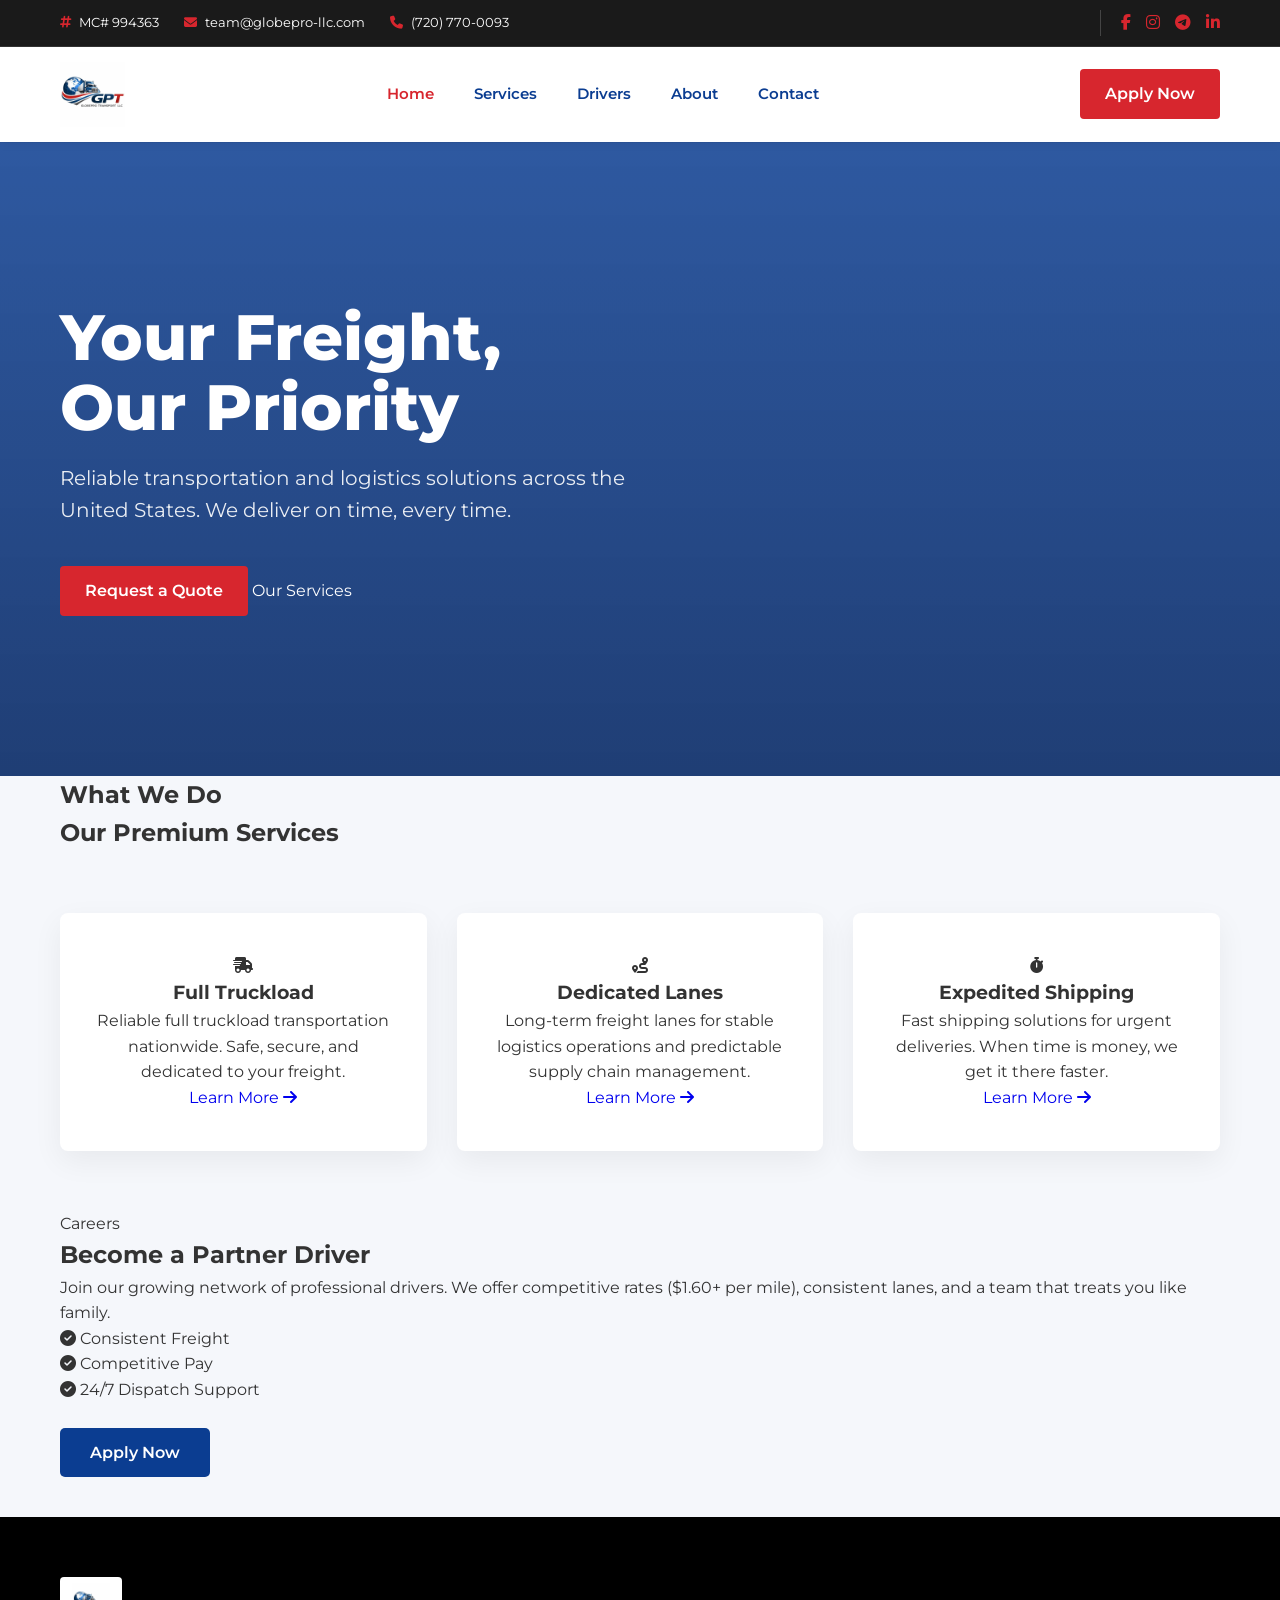
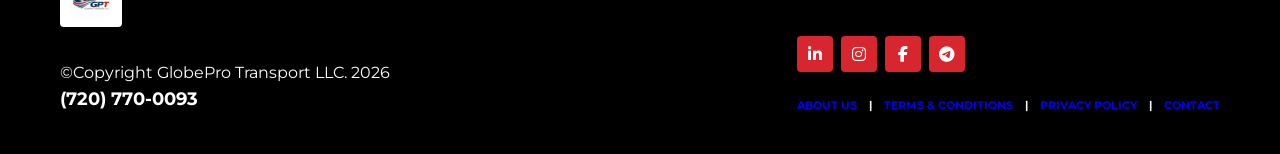
==== docs/index.html @ c17f6e0a "Update index.html" ====
<!DOCTYPE html>
<html lang="en">
<head>
    <meta charset="UTF-8">
    <meta name="viewport" content="width=device-width, initial-scale=1.0">
    <title>GlobePro Transport LLC | Reliable Freight Solutions</title>
    
    <link href="https://fonts.googleapis.com/css2?family=Montserrat:wght@400;500;600;700;800&display=swap" rel="stylesheet">
    <link rel="stylesheet" href="https://cdnjs.cloudflare.com/ajax/libs/font-awesome/6.5.0/css/all.min.css">
    <link rel="stylesheet" href="css/style.css">
</head>
<body>

    <div class="top-bar">
        <div class="container top-bar-container">
            <div class="top-bar-left-group">
                <span><i class="fa-solid fa-hashtag"></i> MC# 994363</span>
                <a href="mailto:team@globepro-llc.com"><i class="fa-solid fa-envelope"></i> team@globepro-llc.com</a>
                <a href="tel:7207700093"><i class="fa-solid fa-phone"></i> (720) 770-0093</a>
            </div>
            
            <div class="social-top">
                <a href="https://www.facebook.com/people/GlobePro-Transport/pfbid027DudXZxwmF4kPGogDNsEGaYw1hghbT4GEYpvD9NhhQbUF3Ho6uvJzzckp3aTvj9Zl/" target="_blank"><i class="fa-brands fa-facebook-f"></i></a>
                <a href="https://www.instagram.com/globeprotransport/" target="_blank"><i class="fa-brands fa-instagram"></i></a>
                <a href="https://t.me/globeprotransport" target="_blank"><i class="fa-brands fa-telegram"></i></a>
                <a href="https://www.linkedin.com/in/globepro-transport-llc-a003913a5/" target="_blank"><i class="fa-brands fa-linkedin-in"></i></a>
            </div>
        </div>
    </div>

    <header class="header">
    <div class="container header-container">
        <div class="logo">
            <img src="images/logo.jpg" alt="GlobePro Logo">
        </div>

        <nav class="main-nav">
            <a href="index.html"class="active" style="color: var(--primary-red);">Home</a>
            <a href="services.html">Services</a>
            <a href="application.html">Drivers</a>
            <a href="about.html">About</a>
            <a href="contact.html">Contact</a>
        </nav>

        <a href="application.html" class="btn-red header-btn">Apply Now</a>
    </div>
</header>

    <section class="hero">
        <div class="container hero-content">
            <h1>Your Freight,<br><span>Our Priority</span></h1>
            <p>Reliable transportation and logistics solutions across the United States. We deliver on time, every time.</p>
            <div class="hero-buttons">
                <a href="contact.html" class="btn btn-red">Request a Quote</a>
                <a href="services.html" class="btn btn-outline">Our Services</a>
            </div>
        </div>
    </section>

    <section class="services section-padding">
        <div class="container">
            <div class="section-heading text-center">
                <div class="heading-line"></div>
                <h2>What We Do</h2>
                <h2>Our Premium Services</h2>
                <div class="heading-line"></div>
            </div>

            <div class="service-grid">
                <div class="service-card">
                    <div class="card-icon"><i class="fa-solid fa-truck-fast"></i></div>
                    <h3>Full Truckload</h3>
                    <p>Reliable full truckload transportation nationwide. Safe, secure, and dedicated to your freight.</p>
                    <a href="services.html" class="card-link">Learn More <i class="fa-solid fa-arrow-right"></i></a>
                </div>

                <div class="service-card">
                    <div class="card-icon"><i class="fa-solid fa-route"></i></div>
                    <h3>Dedicated Lanes</h3>
                    <p>Long-term freight lanes for stable logistics operations and predictable supply chain management.</p>
                    <a href="services.html" class="card-link">Learn More <i class="fa-solid fa-arrow-right"></i></a>
                </div>

                <div class="service-card">
                    <div class="card-icon"><i class="fa-solid fa-stopwatch"></i></div>
                    <h3>Expedited Shipping</h3>
                    <p>Fast shipping solutions for urgent deliveries. When time is money, we get it there faster.</p>
                    <a href="services.html" class="card-link">Learn More <i class="fa-solid fa-arrow-right"></i></a>
                </div>
            </div>
        </div>
    </section>

    <section class="drivers section-padding">
        <div class="container driver-grid">
            <div class="driver-image">
                <div class="image-overlay"></div>
            </div>
            <div class="driver-info">
                <span class="subtitle">Careers</span>
                <h2>Become a Partner Driver</h2>
                <p>Join our growing network of professional drivers. We offer competitive rates ($1.60+ per mile), consistent lanes, and a team that treats you like family.</p>
                <ul class="driver-benefits">
                    <li><i class="fa-solid fa-check-circle"></i> Consistent Freight</li>
                    <li><i class="fa-solid fa-check-circle"></i> Competitive Pay</li>
                    <li><i class="fa-solid fa-check-circle"></i> 24/7 Dispatch Support</li>
                </ul>
                <div class="btn-right-wrapper">
                    <a href="application.html" class="btn btn-blue">Apply Now</a>
                </div>
            </div>
        </div>
    </section>

    <footer class="site-footer">
        <div class="container footer-content">
            <div class="footer-left">
                <img src="images/logo.jpg" alt="GlobePro Logo" class="footer-logo">
                <p>©Copyright GlobePro Transport LLC. 2026</p>
                <p class="footer-phone">(720) 770-0093</p>
            </div>
            
            <div class="footer-right">
                <div class="footer-socials">
                    <a href="https://www.linkedin.com/in/globepro-transport-llc-a003913a5/" target="_blank" title="LinkedIn"><i class="fa-brands fa-linkedin-in"></i></a>
                    <a href="https://www.instagram.com/globeprotransport/" target="_blank" title="Instagram"><i class="fa-brands fa-instagram"></i></a>
                    <a href="https://www.facebook.com/people/GlobePro-Transport/pfbid027DudXZxwmF4kPGogDNsEGaYw1hghbT4GEYpvD9NhhQbUF3Ho6uvJzzckp3aTvj9Zl/" target="_blank" title="Facebook"><i class="fa-brands fa-facebook-f"></i></a>
                    <a href="https://t.me/globeprotransport" target="_blank" title="Telegram"><i class="fa-brands fa-telegram"></i></a>
                </div>
                <div class="footer-bottom-links">
                    <a href="about.html">ABOUT US</a> <span class="divider">|</span>
                    <a href="terms.html">TERMS & CONDITIONS</a> <span class="divider">|</span>
                    <a href="terms.html">PRIVACY POLICY</a> <span class="divider">|</span>
                    <a href="contact.html">CONTACT</a>
                </div>
            </div>
        </div>
    </footer>

</body>
</html>
---- docs/css/style.css ----
/* =========================================
   БАЗОВЫЕ НАСТРОЙКИ И ПЕРЕМЕННЫЕ
========================================= */
:root {
    --primary-blue: #0b3d91; 
    --primary-red: #d7262e;  
    --dark-blue: #082a66;    
    --dark-red: #b51e24;     
    --text-dark: #333333;
    --text-gray: #666666;
    --bg-light: #f5f7fb;
    --white: #ffffff;
    --transition: all 0.3s ease;
}

* {
    margin: 0;
    padding: 0;
    box-sizing: border-box;
}

body {
    font-family: 'Montserrat', sans-serif;
    background-color: var(--bg-light);
    color: var(--text-dark);
    line-height: 1.6;
}

.container {
    max-width: 1200px;
    margin: auto;
    padding: 0 20px;
}

a { text-decoration: none; transition: var(--transition); }
ul { list-style: none; }

/* =========================================
   КНОПКИ (BUTTONS)
========================================= */
.btn-red {
    background: #d7262e;
    color: white !important;
    padding: 12px 25px;
    border-radius: 4px;
    text-decoration: none;
    font-weight: 600;
    display: inline-block; /* Это важно, чтобы padding работал корректно */
    transition: 0.3s;
}

.btn-red:hover {
    background: #b51e24;
    transform: translateY(-2px);
}


.btn-right-wrapper {
    display: block;
    text-align: left;         /* Это выровняет кнопку по правому краю */
    margin-top: 25px;          /* Отступ от текста/списка сверху */
    margin-bottom: 40px;       /* Спейс снизу до футера */
    width: 100%;               /* Занимает всю ширину */
}

/* Добавляем базовые стили для синей кнопки (если их нет) */
.btn-blue { 
    background-color: var(--primary-blue); 
    color: var(--white) !important; 
    padding: 12px 30px; 
    border-radius: 5px; 
    font-weight: 600;
    display: inline-block;
    transition: var(--transition); /* Плавность */
}

.btn-blue:hover {
    background-color: var(--dark-blue);
    transform: translateY(-3px);
    box-shadow: 0 6px 15px rgba(11, 61, 145, 0.4);
}

.btn-outline {
    background-color: transparent;
    color: var(--white);
    border-color: var(--white);
}

.btn-outline:hover {
    background-color: var(--white);
    color: var(--primary-blue);
}

/* =========================================
   TOP BAR (Верхняя полоса)
========================================= */
.top-bar {
    background-color: #1a1a1a;
    color: #ccc;
    font-size: 13px;
    padding: 10px 0;
    border-bottom: 1px solid #333;
}

.top-bar-container {
    display: flex;
    justify-content: space-between;
    align-items: center;
}

.top-bar-left-group {
    display: flex;
    align-items: center;
    gap: 25px;
}

.top-bar-left-group span, 
.top-bar-left-group a {
    color: #ffffff !important; /* Тот самый белый цвет */
    display: flex;
    align-items: center;
}

.top-bar-left-group a:hover {
    color: var(--primary-red) !important;
}

.top-bar-left-group i {
    color: var(--primary-red);
    margin-right: 8px;
}

.social-top {
    display: flex;
    gap: 15px;
    padding-left: 20px;
    border-left: 1px solid #444;
}

.social-top a {
    color: var(--primary-red);
    font-size: 16px;
}

/* Верхние соцсети: свечение при наведении */
.social-top a:hover {
    color: var(--white);
    transform: translateY(-2px);
    text-shadow: 0 0 10px rgba(255, 255, 255, 0.8);
}

/* =========================================
   HEADER & NAVIGATION
========================================= */
.header {
    background: var(--white);
    box-shadow: 0 2px 10px rgba(0,0,0,0.05);
    position: sticky;
    top: 0;
    z-index: 1000;
}

.header-container {
    display: flex;
    align-items: center;
    justify-content: space-between;
    padding: 15px 20px;
}

.logo img { height: 65px; display: block; }

.main-nav a {
    margin: 0 18px;
    color: var(--primary-blue);
    font-weight: 600;
    font-size: 15px;
}

.main-nav a:hover, .main-nav a.active {
    color: var(--primary-red);
}

/* =========================================
   HERO SECTION
========================================= */
.hero {
    background: linear-gradient(rgba(11,61,145,0.85), rgba(8,42,102,0.9)), url("../images/truck.jpg");
    background-size: cover;
    background-position: center;
    padding: 160px 20px;
    color: var(--white);
}

.hero h1 {
    font-size: 64px;
    line-height: 1.1;
    margin-bottom: 20px;
    font-weight: 800;
}

.hero p {
    font-size: 20px;
    max-width: 600px;
    margin-bottom: 40px;
    opacity: 0.9;
}

/* =========================================
   SERVICES GRID
========================================= */
.service-grid {
    display: grid;
    grid-template-columns: repeat(3, 1fr);
    gap: 30px;
    padding: 60px 0;
}

.service-card {
    background: var(--white);
    border-radius: 8px;
    padding: 40px 30px;
    box-shadow: 0 10px 30px rgba(0,0,0,0.06);
    text-align: center;
    transition: var(--transition); /* ИМЕННО ЭТО УБИРАЕТ "КАРТОННОСТЬ" */
}

.service-card:hover {
    transform: translateY(-10px);
    border-bottom: 4px solid var(--primary-red);
    box-shadow: 0 15px 40px rgba(0,0,0,0.1); /* Добавляем мягкую тень при подъеме */
}
/* =========================================
   SITE FOOTER (Priority1 Style)
========================================= */
.site-footer {
    background-color: #000000;
    padding: 60px 0 40px;
    color: #ffffff;
}

.footer-content {
    display: flex;
    justify-content: space-between;
    align-items: flex-end;
}

.footer-logo {
    height: 50px;
    background: white;
    padding: 6px 12px;
    border-radius: 4px;
    margin-bottom: 25px;
    display: inline-block;
}

.footer-phone {
    font-size: 18px !important;
    font-weight: 700;
    color: #fff !important;
}

.footer-socials {
    display: flex;
    gap: 8px;
    margin-bottom: 25px;
}

.footer-socials a {
    width: 36px;
    height: 36px;
    background-color: var(--primary-red);
    color: #fff;
    display: flex;
    justify-content: center;
    align-items: center;
    border-radius: 4px;
   transition: var(--transition);
}

.footer-bottom-links {
    display: flex;
    gap: 12px;
    font-size: 11px;
    font-weight: 700;
}

.footer-socials a:hover {
    background-color: var(--white);
    color: var(--primary-red);
    transform: translateY(-3px);
    box-shadow: 0 5px 15px rgba(215, 38, 46, 0.5); /* Красное свечение */
}

/* =========================================
   АДАПТИВНОСТЬ (MEDIA QUERIES)
========================================= */
@media (max-width: 768px) {
    /* Открепляем шапку на телефонах, чтобы она не занимала пол-экрана при скролле */
    .header {
        position: relative; 
    }

    .top-bar-left-group {
        flex-direction: column;
        gap: 5px;
        align-items: flex-start;
        font-size: 11px;
    }

    .header-container {
        flex-direction: column;
        gap: 15px;
        padding: 15px 10px; /* Чуть уменьшаем отступы по бокам для телефона */
    }

    .main-nav {
        justify-content: center;
        flex-wrap: wrap;
        gap: 6px; /* Добавляем аккуратный отступ между ссылками */
    }

    .main-nav a {
        margin: 0 5px;
       font-size: 15px;/* Делаем ссылки чуть плотнее друг к другу */
    }

    .hero h1 { font-size: 36px; }

    .service-grid { grid-template-columns: 1fr; }

    .footer-content {
        flex-direction: column;
        align-items: center;
        text-align: center;
    }

    .footer-right { align-items: center; margin-top: 30px; }
}
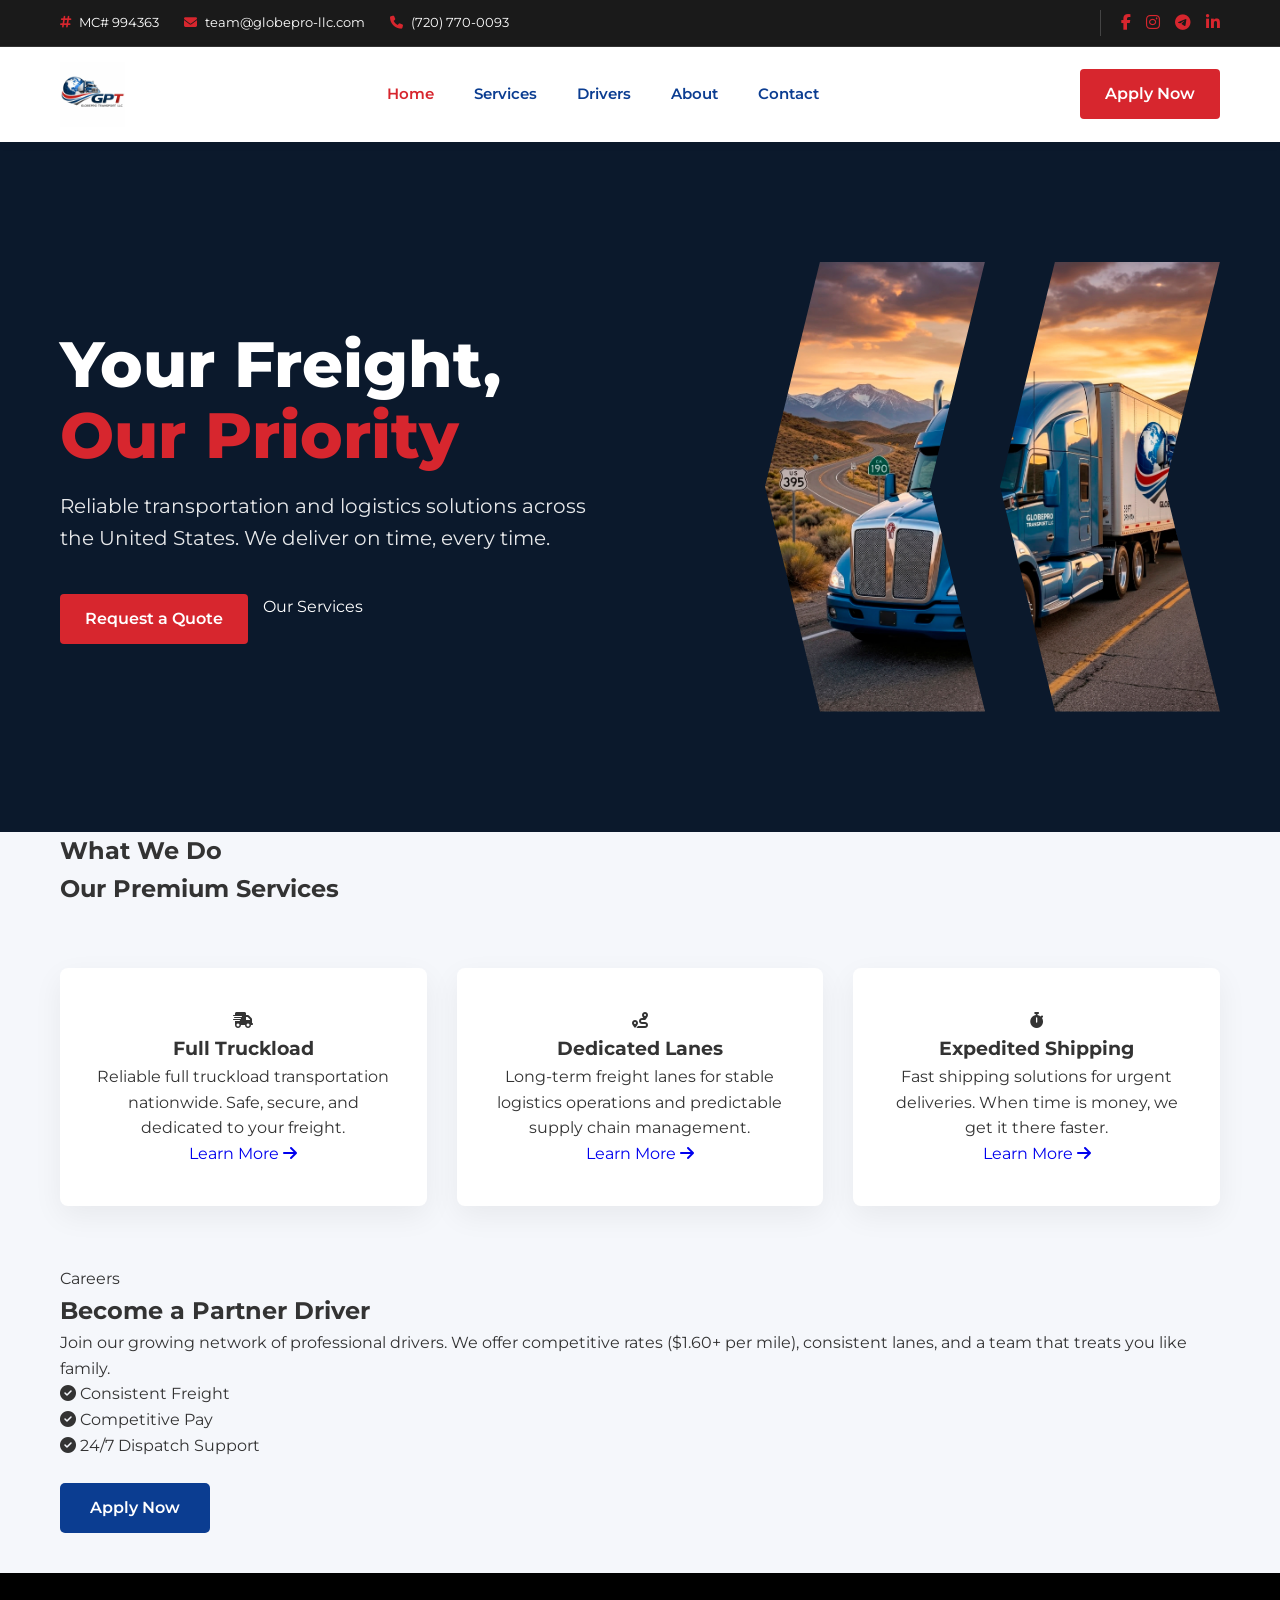
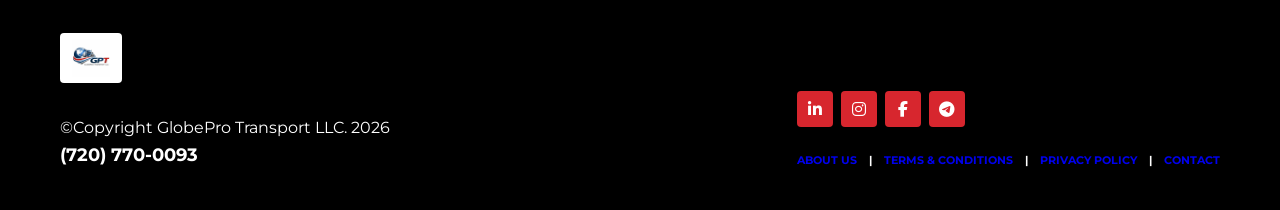
==== commit c838658d: "Update index.html" ====
--- a/docs/index.html
+++ b/docs/index.html
@@ -4,6 +4,8 @@
     <meta charset="UTF-8">
     <meta name="viewport" content="width=device-width, initial-scale=1.0">
     <title>GlobePro Transport LLC | Reliable Freight Solutions</title>
+
+    <link rel="icon" type="image/jpeg" href="images/logo.jpg">
     
     <link href="https://fonts.googleapis.com/css2?family=Montserrat:wght@400;500;600;700;800&display=swap" rel="stylesheet">
     <link rel="stylesheet" href="https://cdnjs.cloudflare.com/ajax/libs/font-awesome/6.5.0/css/all.min.css">
@@ -47,13 +49,22 @@
 </header>
 
     <section class="hero">
-        <div class="container hero-content">
-            <h1>Your Freight,<br><span>Our Priority</span></h1>
-            <p>Reliable transportation and logistics solutions across the United States. We deliver on time, every time.</p>
-            <div class="hero-buttons">
-                <a href="contact.html" class="btn btn-red">Request a Quote</a>
-                <a href="services.html" class="btn btn-outline">Our Services</a>
+        <div class="container hero-wrapper">
+            
+            <div class="hero-text">
+                <h1>Your Freight,<br><span>Our Priority</span></h1>
+                <p>Reliable transportation and logistics solutions across the United States. We deliver on time, every time.</p>
+                <div class="hero-buttons">
+                    <a href="contact.html" class="btn btn-red">Request a Quote</a>
+                    <a href="services.html" class="btn btn-outline">Our Services</a>
+                </div>
             </div>
+
+            <div class="hero-graphics">
+                <div class="chevron chevron-1"></div>
+                <div class="chevron chevron-2"></div>
+            </div>
+
         </div>
     </section>
 
@@ -61,6 +72,7 @@
         <div class="container">
             <div class="section-heading text-center">
                 <div class="heading-line"></div>
+                <h2>    </h2>
                 <h2>What We Do</h2>
                 <h2>Our Premium Services</h2>
                 <div class="heading-line"></div>
@@ -130,7 +142,7 @@
                 <div class="footer-bottom-links">
                     <a href="about.html">ABOUT US</a> <span class="divider">|</span>
                     <a href="terms.html">TERMS & CONDITIONS</a> <span class="divider">|</span>
-                    <a href="terms.html">PRIVACY POLICY</a> <span class="divider">|</span>
+                    <a href="privacy.html">PRIVACY POLICY</a> <span class="divider">|</span>
                     <a href="contact.html">CONTACT</a>
                 </div>
             </div>
--- a/docs/css/style.css
+++ b/docs/css/style.css
@@ -181,30 +181,101 @@
 }
 
 /* =========================================
-   HERO SECTION
+   HERO SECTION (С АНИМИРОВАННЫМИ СТРЕЛКАМИ)
 ========================================= */
 .hero {
-    background: linear-gradient(rgba(11,61,145,0.85), rgba(8,42,102,0.9)), url("../images/truck.jpg");
-    background-size: cover;
-    background-position: center;
-    padding: 160px 20px;
+    background-color: #0b192c; /* Солидный темно-синий фон */
+    padding: 120px 20px;
     color: var(--white);
-}
-
-.hero h1 {
+    overflow: hidden; /* Чтобы анимация выезда не ломала страницу */
+}
+
+.hero-wrapper {
+    display: flex;
+    align-items: center;
+    justify-content: space-between;
+    gap: 40px;
+}
+
+.hero-text {
+    flex: 1;
+    max-width: 600px;
+    text-align: left;
+}
+
+.hero-text h1 {
     font-size: 64px;
     line-height: 1.1;
     margin-bottom: 20px;
     font-weight: 800;
-}
-
-.hero p {
+    color: var(--white);
+}
+
+.hero-text span {
+    color: var(--primary-red); /* Красный акцент */
+}
+
+.hero-text p {
     font-size: 20px;
-    max-width: 600px;
     margin-bottom: 40px;
     opacity: 0.9;
-}
-
+    color: var(--white);
+}
+
+.hero-buttons {
+    display: flex;
+    gap: 15px;
+}
+
+/* Контейнер для графики (Стрелки) */
+.hero-graphics {
+    flex: 1;
+    display: flex;
+    gap: 15px;
+    justify-content: flex-end;
+    height: 450px;
+}
+
+/* Сама форма стрелки */
+.chevron {
+    width: 220px;
+    height: 100%;
+    background-color: var(--primary-blue);
+    background-image: url('../images/truck.jpg'); /* ОДНА картинка для обеих стрелок */
+    
+    /* СЕКРЕТ ЗДЕСЬ: Ширина 220px + отступ 15px + Ширина 220px = 455px */
+    background-size: 455px 100%; 
+    background-repeat: no-repeat;
+    
+    clip-path: polygon(100% 0, 75% 50%, 100% 100%, 25% 100%, 0 50%, 25% 0);
+    opacity: 0;
+}
+
+/* Первая стрелка показывает ЛЕВУЮ половину картинки */
+.chevron-1 {
+    background-position: left center; 
+    animation: slideInFromRight 1s cubic-bezier(0.25, 1, 0.5, 1) forwards;
+    animation-delay: 0.2s;
+}
+
+/* Вторая стрелка показывает ПРАВУЮ половину картинки */
+.chevron-2 {
+    background-position: right center; 
+    animation: slideInFromRight 1s cubic-bezier(0.25, 1, 0.5, 1) forwards;
+    animation-delay: 0.4s;
+}
+
+/* Анимация: выезд справа */
+@keyframes slideInFromRight {
+    0% {
+        opacity: 0;
+        transform: translateX(150px);
+    }
+    100% {
+        opacity: 1;
+        transform: translateX(0);
+    }
+}
 /* =========================================
    SERVICES GRID
 ========================================= */
@@ -335,4 +406,28 @@
     }
 
     .footer-right { align-items: center; margin-top: 30px; }
-}
+   .hero {
+        padding: 80px 20px;
+    }
+    .hero-wrapper {
+        flex-direction: column;
+        text-align: center;
+    }
+    .hero-text {
+        text-align: center;
+        margin: 0 auto;
+    }
+    .hero-buttons {
+        justify-content: center;
+    }
+    .hero-graphics {
+        height: 250px;
+        justify-content: center;
+        margin-top: 40px;
+        gap: 15px;
+    }
+    .chevron {
+        width: 140px;
+        background-size: 295px 100%;
+    }
+}
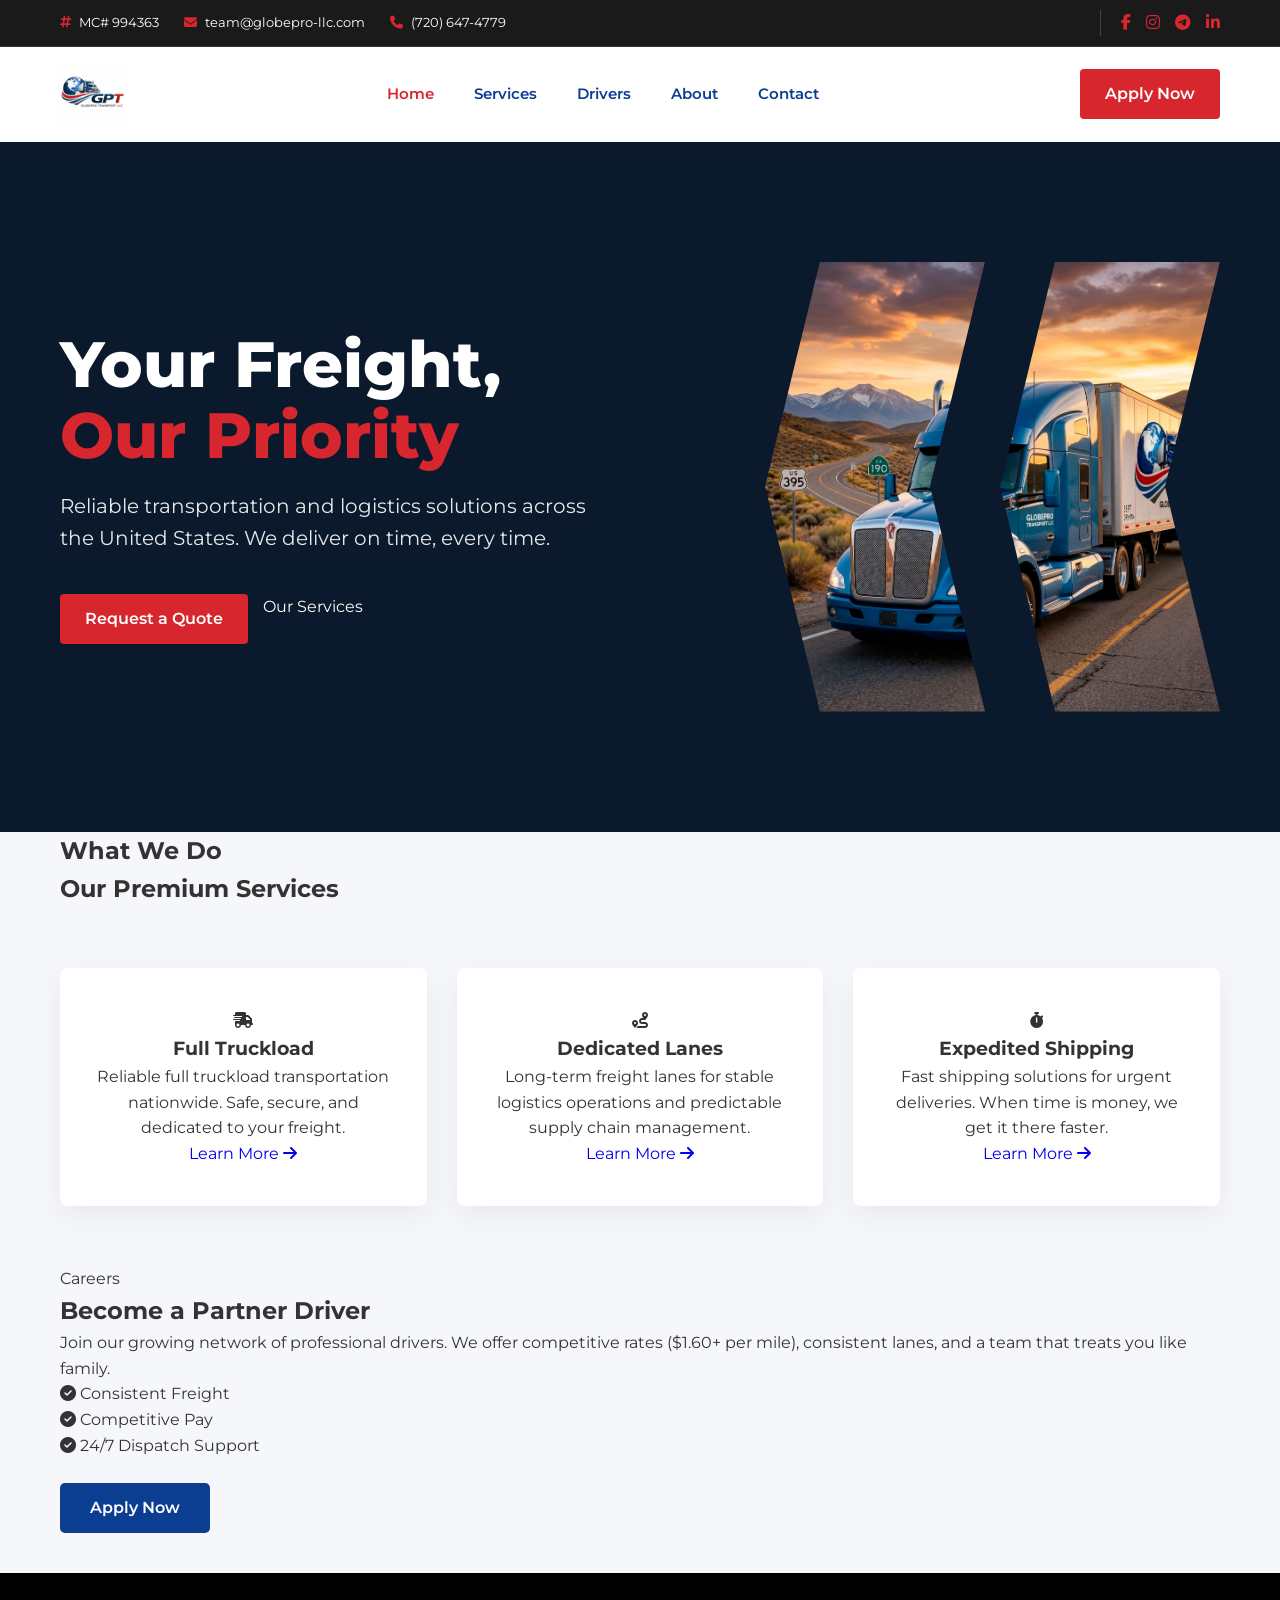
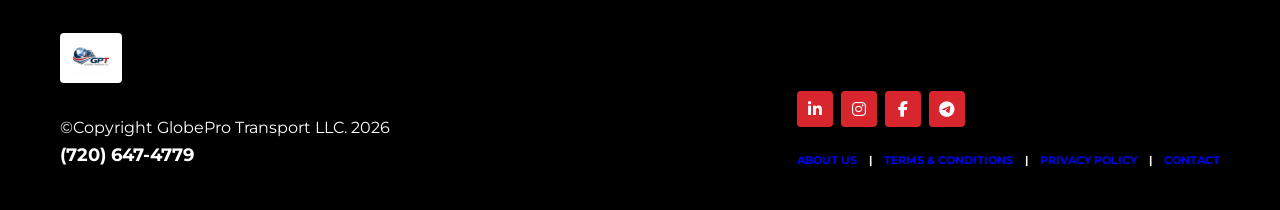
==== commit 74e1c2e4: "Update index.html" ====
--- a/docs/index.html
+++ b/docs/index.html
@@ -18,7 +18,7 @@
             <div class="top-bar-left-group">
                 <span><i class="fa-solid fa-hashtag"></i> MC# 994363</span>
                 <a href="mailto:team@globepro-llc.com"><i class="fa-solid fa-envelope"></i> team@globepro-llc.com</a>
-                <a href="tel:7207700093"><i class="fa-solid fa-phone"></i> (720) 770-0093</a>
+                <a href="tel:7207700093"><i class="fa-solid fa-phone"></i> (720) 647-4779</a>
             </div>
             
             <div class="social-top">
@@ -129,7 +129,7 @@
             <div class="footer-left">
                 <img src="images/logo.jpg" alt="GlobePro Logo" class="footer-logo">
                 <p>©Copyright GlobePro Transport LLC. 2026</p>
-                <p class="footer-phone">(720) 770-0093</p>
+                <p class="footer-phone">(720) 647-4779</p>
             </div>
             
             <div class="footer-right">
